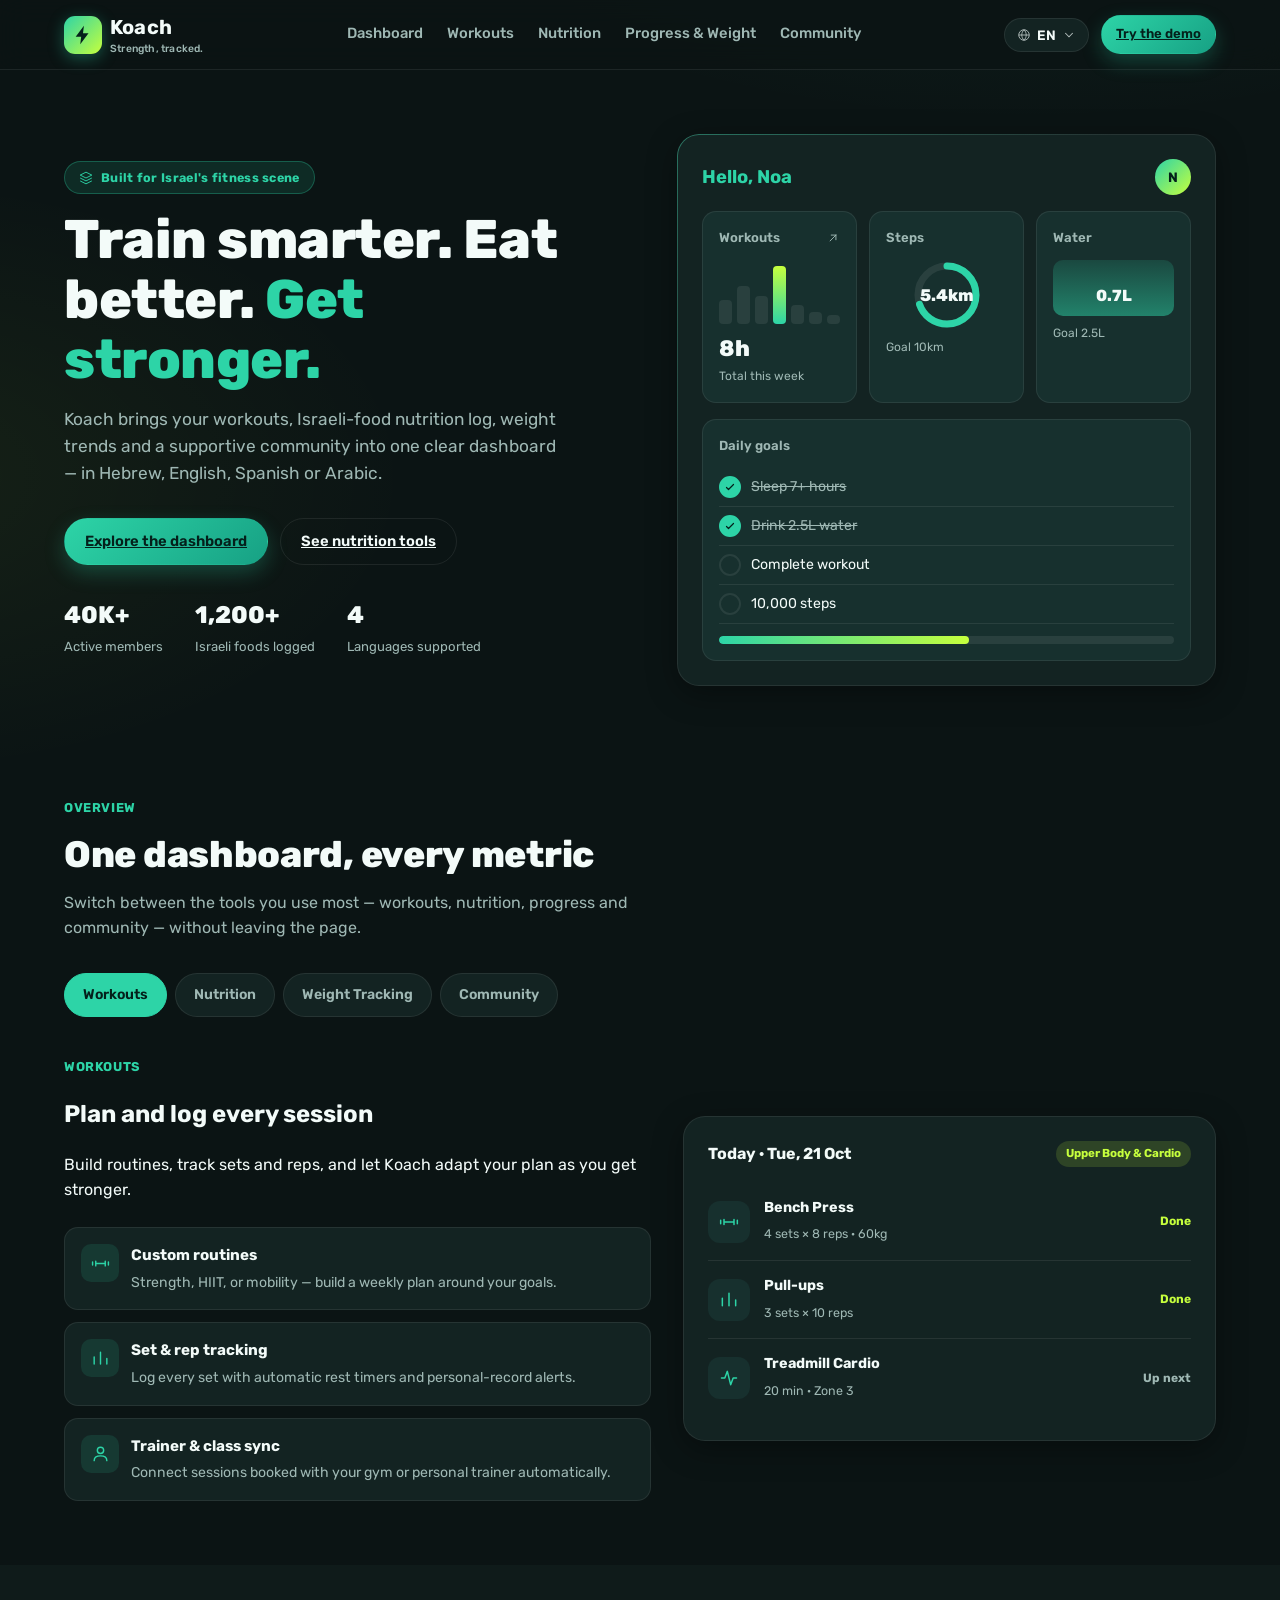
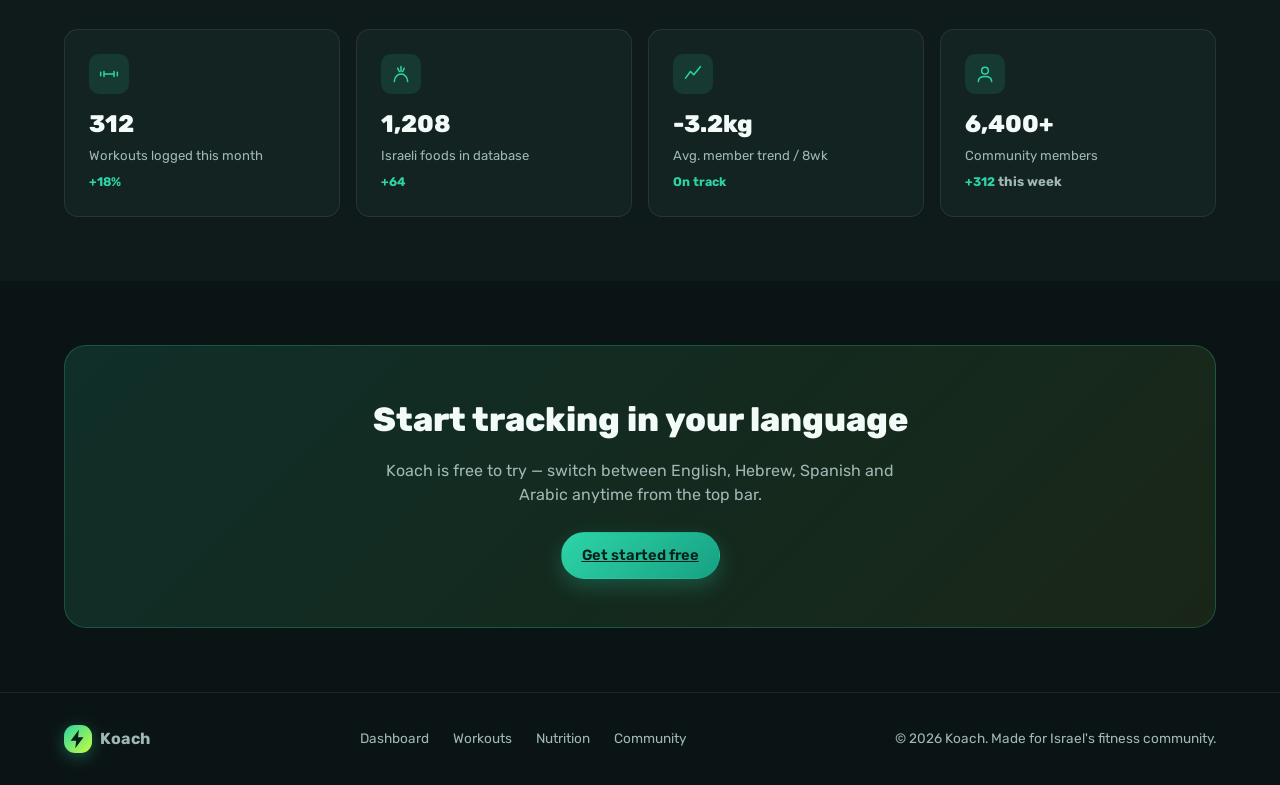
==== index.html @ 9c4b7c76 "Initial commit: Koach fitness tracking app Static frontend (vanilla HTML/CSS/JS) with Supabase backe" ====
<!DOCTYPE html>
<html lang="en" dir="ltr">
<head>
<meta charset="UTF-8">
<meta name="viewport" content="width=device-width, initial-scale=1">
<title>Koach — Fitness, Nutrition &amp; Progress Tracking</title>
<link rel="stylesheet" href="styles.css">
</head>
<body>

<header class="site-header">
  <div class="container header-inner">
    <div class="brand" data-i18n-title="brandName">
      <span class="brand-mark">
        <svg viewBox="0 0 24 24" fill="none" xmlns="http://www.w3.org/2000/svg"><path d="M13 2 4 14h6l-1 8 9-12h-6l1-8Z" fill="#04201B"/></svg>
      </span>
      <span>
        Koach
        <span class="brand-sub" data-i18n="brandSub">Strength, tracked.</span>
      </span>
    </div>

    <nav class="main-nav" id="mainNav">
      <a href="#dashboard" data-i18n="navDashboard">Dashboard</a>
      <a href="workout.html" data-i18n="navWorkouts">Workouts</a>
      <a href="nutrition.html" data-i18n="navNutrition">Nutrition</a>
      <a href="progress.html" data-i18n="navProgress">Progress &amp; Weight</a>
      <a href="#community" data-i18n="navCommunity">Community</a>
    </nav>

    <div class="header-actions">
      <div class="lang-switch">
        <button class="lang-btn" id="langBtn" aria-haspopup="true" aria-expanded="false">
          <svg viewBox="0 0 24 24" fill="none" xmlns="http://www.w3.org/2000/svg"><path d="M12 21a9 9 0 1 0 0-18 9 9 0 0 0 0 18Z" stroke="currentColor" stroke-width="1.6"/><path d="M3 12h18M12 3c2.5 2.6 3.8 5.7 3.8 9s-1.3 6.4-3.8 9c-2.5-2.6-3.8-5.7-3.8-9S9.5 5.6 12 3Z" stroke="currentColor" stroke-width="1.6"/></svg>
          <span id="langLabel">EN</span>
          <svg viewBox="0 0 24 24" fill="none"><path d="m6 9 6 6 6-6" stroke="currentColor" stroke-width="1.8" stroke-linecap="round"/></svg>
        </button>
        <div class="lang-menu" id="langMenu" role="listbox" aria-label="Choose language">
          <button class="lang-option" role="option" data-lang="en" aria-checked="true">English</button>
          <button class="lang-option" role="option" data-lang="he" aria-checked="false">עברית</button>
          <button class="lang-option" role="option" data-lang="es" aria-checked="false">Español</button>
          <button class="lang-option" role="option" data-lang="ar" aria-checked="false">العربية</button>
        </div>
      </div>
      <a class="btn btn-primary btn-sm" href="workout.html" data-i18n="navCta">Try the demo</a>
      <button class="nav-toggle" id="navToggle" aria-label="Toggle menu" aria-expanded="false">
        <svg viewBox="0 0 24 24" fill="none"><path d="M4 6h16M4 12h16M4 18h16" stroke="currentColor" stroke-width="1.8" stroke-linecap="round"/></svg>
      </button>
    </div>
  </div>
</header>

<main>

  <!-- HERO -->
  <section class="hero">
    <div class="container hero-grid">
      <div>
        <span class="eyebrow">
          <svg viewBox="0 0 24 24" fill="none"><path d="M12 2 2 7l10 5 10-5-10-5Z" stroke="currentColor" stroke-width="1.6" stroke-linejoin="round"/><path d="M2 17l10 5 10-5M2 12l10 5 10-5" stroke="currentColor" stroke-width="1.6" stroke-linejoin="round"/></svg>
          <span data-i18n="heroEyebrow">Built for Israel's fitness scene</span>
        </span>
        <h1 data-i18n="heroTitle">Train smarter. Eat better. <span class="accent">Get stronger.</span></h1>
        <p class="lead" data-i18n="heroLead">Koach brings your workouts, Israeli-food nutrition log, weight trends and a supportive community into one clear dashboard — in Hebrew, English, Spanish or Arabic.</p>
        <div class="hero-cta">
          <a class="btn btn-primary" href="workout.html" data-i18n="heroCtaPrimary">Explore the dashboard</a>
          <a class="btn btn-ghost" href="nutrition.html" data-i18n="heroCtaSecondary">See nutrition tools</a>
        </div>
        <div class="hero-stats">
          <div class="hero-stat"><b>40K+</b><span data-i18n="statUsers">Active members</span></div>
          <div class="hero-stat"><b>1,200+</b><span data-i18n="statFoods">Israeli foods logged</span></div>
          <div class="hero-stat"><b>4</b><span data-i18n="statLangs">Languages supported</span></div>
        </div>
      </div>

      <div class="dash-mock" aria-hidden="true">
        <div class="dash-top">
          <div class="dash-hello"><span data-i18n="dashHello">Hello,</span> <span>Noa</span></div>
          <div class="dash-avatar">N</div>
        </div>
        <div class="dash-grid">
          <div class="dash-card">
            <h4><span data-i18n="cardWorkouts">Workouts</span>
              <svg viewBox="0 0 24 24" fill="none"><path d="M7 17 17 7M17 7H9M17 7v8" stroke="currentColor" stroke-width="1.6" stroke-linecap="round" stroke-linejoin="round"/></svg>
            </h4>
            <div class="bar-chart">
              <i style="height:38%"></i><i style="height:60%"></i><i style="height:44%"></i>
              <i class="active" style="height:92%"></i><i style="height:30%"></i><i style="height:20%"></i><i style="height:15%"></i>
            </div>
            <div class="metric-big">8h</div>
            <div class="metric-sub" data-i18n="cardWorkoutsSub">Total this week</div>
          </div>
          <div class="dash-card">
            <h4><span data-i18n="cardSteps">Steps</span></h4>
            <div class="ring-wrap">
              <svg width="70" height="70" viewBox="0 0 70 70">
                <circle cx="35" cy="35" r="29" stroke="var(--color-border)" stroke-width="7" fill="none"/>
                <circle cx="35" cy="35" r="29" stroke="var(--color-primary)" stroke-width="7" fill="none" stroke-linecap="round" stroke-dasharray="182" stroke-dashoffset="55" transform="rotate(-90 35 35)"/>
              </svg>
              <span class="ring-value">5.4km</span>
            </div>
            <div class="metric-sub"><span data-i18n="cardGoal">Goal</span> 10km</div>
          </div>
          <div class="dash-card">
            <h4><span data-i18n="cardWater">Water</span></h4>
            <div class="water-fill">0.7L</div>
            <div class="metric-sub" data-i18n="cardWaterSub">Goal 2.5L</div>
          </div>
        </div>
        <div class="dash-goals">
          <div class="dash-card">
            <h4><span data-i18n="cardGoals">Daily goals</span></h4>
            <div class="goal-row done"><div class="goal-check"><svg viewBox="0 0 24 24" fill="none"><path d="m5 13 4 4 10-10" stroke="currentColor" stroke-width="2.4" stroke-linecap="round" stroke-linejoin="round"/></svg></div><span data-i18n="goalSleep">Sleep 7+ hours</span></div>
            <div class="goal-row done"><div class="goal-check"><svg viewBox="0 0 24 24" fill="none"><path d="m5 13 4 4 10-10" stroke="currentColor" stroke-width="2.4" stroke-linecap="round" stroke-linejoin="round"/></svg></div><span data-i18n="goalWater">Drink 2.5L water</span></div>
            <div class="goal-row"><div class="goal-check"></div><span data-i18n="goalWorkout">Complete workout</span></div>
            <div class="goal-row"><div class="goal-check"></div><span data-i18n="goalSteps">10,000 steps</span></div>
            <div class="progress-bar-track"><div class="progress-bar-fill" style="width:55%"></div></div>
          </div>
        </div>
      </div>
    </div>
  </section>

  <!-- DASHBOARD / FEATURE EXPLORER -->
  <section class="section" id="dashboard">
    <div class="container">
      <div class="section-head">
        <span class="section-tag" data-i18n="tagOverview">Overview</span>
        <h2 data-i18n="dashboardTitle">One dashboard, every metric</h2>
        <p data-i18n="dashboardLead">Switch between the tools you use most — workouts, nutrition, progress and community — without leaving the page.</p>
      </div>

      <div class="tab-bar" role="tablist">
        <button class="tab-btn active" data-tab="workouts" role="tab" aria-selected="true" data-i18n="navWorkouts">Workouts</button>
        <button class="tab-btn" data-tab="nutrition" role="tab" aria-selected="false" data-i18n="navNutrition">Nutrition</button>
        <button class="tab-btn" data-tab="weight" role="tab" aria-selected="false" data-i18n="tabWeight">Weight Tracking</button>
        <button class="tab-btn" data-tab="community" role="tab" aria-selected="false" data-i18n="navCommunity">Community</button>
      </div>

      <!-- WORKOUTS PANEL -->
      <div class="tab-panel active" id="panel-workouts">
        <div class="feature-grid">
          <div>
            <span class="section-tag" data-i18n="navWorkouts">Workouts</span>
            <h2 data-i18n="workoutsTitle">Plan and log every session</h2>
            <p data-i18n="workoutsLead">Build routines, track sets and reps, and let Koach adapt your plan as you get stronger.</p>
            <ul class="feature-list">
              <li>
                <span class="ico"><svg viewBox="0 0 24 24" fill="none"><path d="M6 9v6M18 9v6M2 10v4M22 10v4M6 12h12" stroke="currentColor" stroke-width="1.8" stroke-linecap="round"/></svg></span>
                <div><h4 data-i18n="wf1h">Custom routines</h4><p data-i18n="wf1p">Strength, HIIT, or mobility — build a weekly plan around your goals.</p></div>
              </li>
              <li>
                <span class="ico"><svg viewBox="0 0 24 24" fill="none"><path d="M4 19V10M12 19V4M20 19v-7" stroke="currentColor" stroke-width="1.8" stroke-linecap="round"/></svg></span>
                <div><h4 data-i18n="wf2h">Set &amp; rep tracking</h4><p data-i18n="wf2p">Log every set with automatic rest timers and personal-record alerts.</p></div>
              </li>
              <li>
                <span class="ico"><svg viewBox="0 0 24 24" fill="none"><circle cx="12" cy="8" r="4" stroke="currentColor" stroke-width="1.8"/><path d="M4 21c0-4 3.6-6 8-6s8 2 8 6" stroke="currentColor" stroke-width="1.8" stroke-linecap="round"/></svg></span>
                <div><h4 data-i18n="wf3h">Trainer &amp; class sync</h4><p data-i18n="wf3p">Connect sessions booked with your gym or personal trainer automatically.</p></div>
              </li>
            </ul>
          </div>
          <div class="panel-visual">
            <h3><span data-i18n="wTodayTitle">Today · Tue, 21 Oct</span><span class="pill" data-i18n="wUpper">Upper Body &amp; Cardio</span></h3>
            <div class="workout-row">
              <div class="workout-icon"><svg viewBox="0 0 24 24" fill="none"><path d="M6 9v6M18 9v6M2 10v4M22 10v4M6 12h12" stroke="currentColor" stroke-width="1.8" stroke-linecap="round"/></svg></div>
              <div class="workout-info"><h5 data-i18n="wRow1">Bench Press</h5><span data-i18n="wRow1sub">4 sets × 8 reps · 60kg</span></div>
              <div class="workout-badge" data-i18n="wDone">Done</div>
            </div>
            <div class="workout-row">
              <div class="workout-icon"><svg viewBox="0 0 24 24" fill="none"><path d="M4 19V10M12 19V4M20 19v-7" stroke="currentColor" stroke-width="1.8" stroke-linecap="round"/></svg></div>
              <div class="workout-info"><h5 data-i18n="wRow2">Pull-ups</h5><span data-i18n="wRow2sub">3 sets × 10 reps</span></div>
              <div class="workout-badge" data-i18n="wDone">Done</div>
            </div>
            <div class="workout-row">
              <div class="workout-icon"><svg viewBox="0 0 24 24" fill="none"><path d="M3 12h4l3-8 4 16 3-8h4" stroke="currentColor" stroke-width="1.8" stroke-linecap="round" stroke-linejoin="round"/></svg></div>
              <div class="workout-info"><h5 data-i18n="wRow3">Treadmill Cardio</h5><span data-i18n="wRow3sub">20 min · Zone 3</span></div>
              <div class="workout-badge" style="color:var(--color-text-muted)" data-i18n="wUpNext">Up next</div>
            </div>
          </div>
        </div>
      </div>

      <!-- NUTRITION PANEL -->
      <div class="tab-panel" id="panel-nutrition">
        <div class="feature-grid">
          <div>
            <span class="section-tag" data-i18n="navNutrition">Nutrition</span>
            <h2 data-i18n="nutritionTitle">Built for the Israeli plate</h2>
            <p data-i18n="nutritionLead">A local food database with kosher labels, home-style dishes and restaurant staples — so logging your meals actually matches what you eat.</p>
            <ul class="feature-list">
              <li>
                <span class="ico"><svg viewBox="0 0 24 24" fill="none"><path d="M12 3v6M8 5l2 4M16 5l-2 4" stroke="currentColor" stroke-width="1.8" stroke-linecap="round"/><path d="M4 21c0-5 3.6-9 8-9s8 4 8 9" stroke="currentColor" stroke-width="1.8" stroke-linecap="round"/></svg></span>
                <div><h4 data-i18n="nf1h">Israeli food database</h4><p data-i18n="nf1p">Shakshuka, sabich, hummus and more, pre-loaded with accurate macros.</p></div>
              </li>
              <li>
                <span class="ico"><svg viewBox="0 0 24 24" fill="none"><path d="m5 13 4 4 10-10" stroke="currentColor" stroke-width="2" stroke-linecap="round" stroke-linejoin="round"/></svg></span>
                <div><h4 data-i18n="nf2h">Kosher &amp; dietary tags</h4><p data-i18n="nf2p">Filter by kosher, dairy, parve or meat, plus vegan and gluten-free.</p></div>
              </li>
              <li>
                <span class="ico"><svg viewBox="0 0 24 24" fill="none"><path d="M4 19h16M7 15l3-6 3 4 4-8" stroke="currentColor" stroke-width="1.8" stroke-linecap="round" stroke-linejoin="round"/></svg></span>
                <div><h4 data-i18n="nf3h">Macro &amp; calorie targets</h4><p data-i18n="nf3p">Personalized daily targets that adjust to your training load.</p></div>
              </li>
            </ul>
          </div>
          <div class="panel-visual">
            <h3><span data-i18n="nTodayTitle">Today's log</span><span class="pill" id="calPill">1,540 / 2,200 kcal</span></h3>
            <div class="food-row">
              <div class="food-name"><span data-i18n="food1">Shakshuka</span> <span class="food-tag kosher" data-i18n="tagDairy">Dairy</span></div>
              <div class="food-cal">420 kcal</div>
            </div>
            <div class="food-row">
              <div class="food-name"><span data-i18n="food2">Sabich Pita</span> <span class="food-tag kosher" data-i18n="tagParve">Parve</span></div>
              <div class="food-cal">610 kcal</div>
            </div>
            <div class="food-row">
              <div class="food-name"><span data-i18n="food3">Hummus &amp; Salad Bowl</span> <span class="food-tag kosher" data-i18n="tagVegan">Vegan</span></div>
              <div class="food-cal">350 kcal</div>
            </div>
            <div class="food-row">
              <div class="food-name"><span data-i18n="food4">Cottage Cheese 5%</span> <span class="food-tag kosher" data-i18n="tagDairy">Dairy</span></div>
              <div class="food-cal">160 kcal</div>
            </div>
            <div class="progress-bar-track" style="margin-top:16px;"><div class="progress-bar-fill" style="width:70%"></div></div>
          </div>
        </div>
      </div>

      <!-- WEIGHT PANEL -->
      <div class="tab-panel" id="panel-weight">
        <div class="feature-grid">
          <div>
            <span class="section-tag" data-i18n="tabWeight">Weight Tracking</span>
            <h2 data-i18n="weightTitle">Watch your trend, not the noise</h2>
            <p data-i18n="weightLead">Log your weight daily and Koach smooths out the day-to-day fluctuation so you can see real progress.</p>
            <ul class="feature-list">
              <li>
                <span class="ico"><svg viewBox="0 0 24 24" fill="none"><path d="M3 17 9 9l4 4 8-10" stroke="currentColor" stroke-width="1.8" stroke-linecap="round" stroke-linejoin="round"/></svg></span>
                <div><h4 data-i18n="wt1h">Trend smoothing</h4><p data-i18n="wt1p">A rolling average removes water-weight noise so trends stay honest.</p></div>
              </li>
              <li>
                <span class="ico"><svg viewBox="0 0 24 24" fill="none"><rect x="4" y="4" width="16" height="16" rx="3" stroke="currentColor" stroke-width="1.8"/><path d="M8 8h8v8H8z" stroke="currentColor" stroke-width="1.8"/></svg></span>
                <div><h4 data-i18n="wt2h">Body measurements</h4><p data-i18n="wt2p">Track waist, chest and more alongside your weight for the full picture.</p></div>
              </li>
              <li>
                <span class="ico"><svg viewBox="0 0 24 24" fill="none"><path d="M12 2v20M2 12h20" stroke="currentColor" stroke-width="1.8" stroke-linecap="round"/></svg></span>
                <div><h4 data-i18n="wt3h">Goal projection</h4><p data-i18n="wt3p">See an estimated date to reach your target weight based on your pace.</p></div>
              </li>
            </ul>
          </div>
          <div class="panel-visual">
            <h3><span data-i18n="wtChartTitle">Last 7 weeks</span><span class="pill" data-i18n="wtDown">-3.2 kg</span></h3>
            <div class="weight-chart">
              <div class="col"><div class="bar" style="height:100%"></div><span class="lbl">82.4</span></div>
              <div class="col"><div class="bar" style="height:92%"></div><span class="lbl">81.9</span></div>
              <div class="col"><div class="bar" style="height:88%"></div><span class="lbl">81.2</span></div>
              <div class="col"><div class="bar" style="height:80%"></div><span class="lbl">80.5</span></div>
              <div class="col"><div class="bar" style="height:70%"></div><span class="lbl">79.8</span></div>
              <div class="col"><div class="bar" style="height:60%"></div><span class="lbl">79.4</span></div>
              <div class="col"><div class="bar" style="height:50%"></div><span class="lbl">79.2</span></div>
            </div>
            <div class="weight-summary">
              <div class="card-mini accent"><b>79.2kg</b><span data-i18n="wtCurrent">Current</span></div>
              <div class="card-mini"><b>75kg</b><span data-i18n="wtGoal">Goal</span></div>
              <div class="card-mini"><b>9 wk</b><span data-i18n="wtEta">Est. to goal</span></div>
            </div>
          </div>
        </div>
      </div>

      <!-- COMMUNITY PANEL -->
      <div class="tab-panel" id="panel-community">
        <div class="section-head" style="margin-bottom:var(--space-5);">
          <span class="section-tag" data-i18n="navCommunity">Community</span>
          <h2 data-i18n="communityTitle">You're not training alone</h2>
          <p data-i18n="communityLead">Share progress, join local challenges, and cheer on gym-goers across Israel.</p>
          <div class="content-demo-notice" data-i18n="communityDemoNotice">Illustrative example — not real member activity</div>
        </div>
        <div class="community-grid">
          <div class="community-card">
            <div class="community-user"><div class="avatar-circ">D</div><div><b data-i18n="cUser1">Dana K.</b><span data-i18n="cLoc1">Tel Aviv · 5K Challenge</span></div></div>
            <p data-i18n="cPost1">"Hit a new deadlift PR this morning thanks to the progressive plan Koach built for me — 100kg!"</p>
            <div class="community-meta">
              <span class="item"><svg viewBox="0 0 24 24" fill="none"><path d="M12 21s-7-4.4-9.5-8.7C1 9 2.5 5.5 6 5c2-.3 3.8.8 6 3 2.2-2.2 4-3.3 6-3 3.5.5 5 4 3.5 7.3C19 16.6 12 21 12 21Z" stroke="currentColor" stroke-width="1.6"/></svg> 128</span>
              <span class="item"><svg viewBox="0 0 24 24" fill="none"><path d="M21 15a2 2 0 0 1-2 2H7l-4 4V5a2 2 0 0 1 2-2h14a2 2 0 0 1 2 2v10Z" stroke="currentColor" stroke-width="1.6"/></svg> 24</span>
            </div>
          </div>
          <div class="community-card">
            <div class="community-user"><div class="avatar-circ">R</div><div><b data-i18n="cUser2">Roi B.</b><span data-i18n="cLoc2">Haifa · Strength Group</span></div></div>
            <p data-i18n="cPost2">"Down 8kg since January by finally logging my Israeli meals accurately. This app gets the food right."</p>
            <div class="community-meta">
              <span class="item"><svg viewBox="0 0 24 24" fill="none"><path d="M12 21s-7-4.4-9.5-8.7C1 9 2.5 5.5 6 5c2-.3 3.8.8 6 3 2.2-2.2 4-3.3 6-3 3.5.5 5 4 3.5 7.3C19 16.6 12 21 12 21Z" stroke="currentColor" stroke-width="1.6"/></svg> 96</span>
              <span class="item"><svg viewBox="0 0 24 24" fill="none"><path d="M21 15a2 2 0 0 1-2 2H7l-4 4V5a2 2 0 0 1 2-2h14a2 2 0 0 1 2 2v10Z" stroke="currentColor" stroke-width="1.6"/></svg> 17</span>
            </div>
          </div>
          <div class="community-card">
            <div class="community-user"><div class="avatar-circ">מ</div><div><b data-i18n="cUser3">Michal S.</b><span data-i18n="cLoc3">Jerusalem · Yoga &amp; Mobility</span></div></div>
            <p data-i18n="cPost3">"Joined the 30-day mobility challenge with three friends from my gym — best decision this year."</p>
            <div class="community-meta">
              <span class="item"><svg viewBox="0 0 24 24" fill="none"><path d="M12 21s-7-4.4-9.5-8.7C1 9 2.5 5.5 6 5c2-.3 3.8.8 6 3 2.2-2.2 4-3.3 6-3 3.5.5 5 4 3.5 7.3C19 16.6 12 21 12 21Z" stroke="currentColor" stroke-width="1.6"/></svg> 203</span>
              <span class="item"><svg viewBox="0 0 24 24" fill="none"><path d="M21 15a2 2 0 0 1-2 2H7l-4 4V5a2 2 0 0 1 2-2h14a2 2 0 0 1 2 2v10Z" stroke="currentColor" stroke-width="1.6"/></svg> 41</span>
            </div>
          </div>
        </div>
      </div>
    </div>
  </section>

  <!-- STATS BAND -->
  <section class="section section-alt">
    <div class="container">
      <div class="stat-cards">
        <div class="stat-card">
          <div class="icon"><svg viewBox="0 0 24 24" fill="none"><path d="M6 9v6M18 9v6M2 10v4M22 10v4M6 12h12" stroke="currentColor" stroke-width="1.8" stroke-linecap="round"/></svg></div>
          <b>312</b><span data-i18n="statW">Workouts logged this month</span>
          <span class="delta">+18%</span>
        </div>
        <div class="stat-card">
          <div class="icon"><svg viewBox="0 0 24 24" fill="none"><path d="M12 3v6M8 5l2 4M16 5l-2 4" stroke="currentColor" stroke-width="1.8" stroke-linecap="round"/><path d="M4 21c0-5 3.6-9 8-9s8 4 8 9" stroke="currentColor" stroke-width="1.8" stroke-linecap="round"/></svg></div>
          <b>1,208</b><span data-i18n="statF">Israeli foods in database</span>
          <span class="delta">+64</span>
        </div>
        <div class="stat-card">
          <div class="icon"><svg viewBox="0 0 24 24" fill="none"><path d="M3 17 9 9l4 4 8-10" stroke="currentColor" stroke-width="1.8" stroke-linecap="round" stroke-linejoin="round"/></svg></div>
          <b>-3.2kg</b><span data-i18n="statAvgLoss">Avg. member trend / 8wk</span>
          <span class="delta" data-i18n="onTrack">On track</span>
        </div>
        <div class="stat-card">
          <div class="icon"><svg viewBox="0 0 24 24" fill="none"><circle cx="12" cy="8" r="4" stroke="currentColor" stroke-width="1.8"/><path d="M4 21c0-4 3.6-6 8-6s8 2 8 6" stroke="currentColor" stroke-width="1.8" stroke-linecap="round"/></svg></div>
          <b>6,400+</b><span data-i18n="statCommunity">Community members</span>
          <span class="delta">+312 <span data-i18n="thisWeek">this week</span></span>
        </div>
      </div>
    </div>
  </section>

  <!-- CTA -->
  <section class="section">
    <div class="container">
      <div class="cta-band">
        <h2 data-i18n="ctaTitle">Start tracking in your language</h2>
        <p data-i18n="ctaLead">Koach is free to try — switch between English, Hebrew, Spanish and Arabic anytime from the top bar.</p>
        <a class="btn btn-primary" href="#dashboard" data-i18n="ctaButton">Get started free</a>
      </div>
    </div>
  </section>

</main>

<footer class="site-footer">
  <div class="container footer-inner">
    <div class="brand" style="font-size:1rem;">
      <span class="brand-mark" style="width:28px;height:28px;">
        <svg viewBox="0 0 24 24" fill="none" width="16" height="16"><path d="M13 2 4 14h6l-1 8 9-12h-6l1-8Z" fill="#04201B"/></svg>
      </span>
      <span>Koach</span>
    </div>
    <div class="footer-links">
      <a href="#dashboard" data-i18n="navDashboard">Dashboard</a>
      <a href="workout.html" data-i18n="navWorkouts">Workouts</a>
      <a href="nutrition.html" data-i18n="navNutrition">Nutrition</a>
      <a href="#community" data-i18n="navCommunity">Community</a>
    </div>
    <span data-i18n="footerRights">© 2026 Koach. Made for Israel's fitness community.</span>
  </div>
</footer>

<script src="script.js"></script>
</body>
</html>
---- styles.css ----
@import url('https://fonts.googleapis.com/css2?family=Rubik:wght@400;500;600;700;800&family=Noto+Sans+Arabic:wght@400;500;600;700&display=swap');

:root{
  --color-bg:#0B1414;
  --color-bg-alt:#0F1B1A;
  --color-surface:#132322;
  --color-surface-2:#17302E;
  --color-border:rgba(255,255,255,0.08);
  --color-text:#F3FBF9;
  --color-text-muted:#9FB8B4;
  --color-primary:#2DD4A7;
  --color-primary-dark:#17A184;
  --color-accent:#C6FF3D;
  --color-danger:#FF6B6B;
  --radius-sm:8px;
  --radius-md:14px;
  --radius-lg:22px;
  --space-1:4px;
  --space-2:8px;
  --space-3:12px;
  --space-4:16px;
  --space-5:24px;
  --space-6:32px;
  --space-7:48px;
  --space-8:64px;
  --shadow-card:0 8px 30px rgba(0,0,0,0.35);
  --ease:cubic-bezier(.22,.9,.34,1);
}

*,*::before,*::after{box-sizing:border-box;}
html{scroll-behavior:smooth;}
html,body{margin:0;padding:0;}

/* Guarantee the `hidden` attribute always wins, even over classes that set
   their own `display` (e.g. .auth-back-link{display:block}) — without this,
   toggling `el.hidden = true` silently does nothing on such elements. */
[hidden]{display:none!important;}

body{
  background:radial-gradient(1200px 600px at 80% -10%, rgba(45,212,167,0.10), transparent 60%),
              radial-gradient(900px 500px at -10% 20%, rgba(198,255,61,0.06), transparent 60%),
              var(--color-bg);
  color:var(--color-text);
  font-family:'Rubik','Noto Sans Arabic',sans-serif;
  font-size:16px;
  line-height:1.55;
  min-height:100dvh;
  -webkit-font-smoothing:antialiased;
}

@media (prefers-reduced-motion: reduce){
  html{scroll-behavior:auto;}
  *,*::before,*::after{animation-duration:0.001ms !important;animation-iteration-count:1 !important;transition-duration:0.001ms !important;}
}

img{max-width:100%;display:block;}
a{color:inherit;}
button{font-family:inherit;}

.container{
  width:100%;
  max-width:1200px;
  margin-inline:auto;
  padding-inline:var(--space-5);
}

/* ---------- Focus ---------- */
:focus-visible{
  outline:2px solid var(--color-primary);
  outline-offset:3px;
  border-radius:4px;
}

/* ---------- Header ---------- */
.site-header{
  position:sticky;
  top:0;
  z-index:50;
  background:rgba(11,20,20,0.82);
  backdrop-filter:blur(14px);
  border-bottom:1px solid var(--color-border);
}
.header-inner{
  display:flex;
  align-items:center;
  justify-content:space-between;
  gap:var(--space-4);
  padding-block:var(--space-3);
}
.brand{
  display:flex;
  align-items:center;
  gap:var(--space-2);
  font-weight:700;
  font-size:1.25rem;
  letter-spacing:0.2px;
  cursor:pointer;
}
.brand-mark{
  width:38px;height:38px;flex:none;
  border-radius:11px;
  background:linear-gradient(135deg,var(--color-primary),var(--color-accent));
  display:flex;align-items:center;justify-content:center;
  box-shadow:0 4px 16px rgba(45,212,167,0.35);
}
.brand-mark svg{width:22px;height:22px;}
.brand-sub{
  font-size:0.65rem;
  font-weight:500;
  color:var(--color-text-muted);
  display:block;
  margin-top:-2px;
}

.main-nav{display:flex;align-items:center;gap:var(--space-5);}
.main-nav a{
  font-size:0.92rem;
  font-weight:500;
  color:var(--color-text-muted);
  text-decoration:none;
  padding-block:6px;
  border-bottom:2px solid transparent;
  transition:color 200ms var(--ease), border-color 200ms var(--ease);
  cursor:pointer;
}
.main-nav a:hover,.main-nav a.active{color:var(--color-text);border-color:var(--color-primary);}

.header-actions{display:flex;align-items:center;gap:var(--space-3);}

.lang-switch{position:relative;}
.lang-btn{
  display:flex;align-items:center;gap:6px;
  background:var(--color-surface);
  border:1px solid var(--color-border);
  color:var(--color-text);
  padding:8px 12px;
  border-radius:999px;
  font-size:0.85rem;
  font-weight:600;
  cursor:pointer;
  transition:background 200ms var(--ease), border-color 200ms var(--ease);
}
.lang-btn:hover{background:var(--color-surface-2);border-color:var(--color-primary);}
.lang-btn svg{width:14px;height:14px;opacity:0.7;}
.lang-menu{
  position:absolute;
  inset-inline-end:0;
  top:calc(100% + 8px);
  background:var(--color-surface-2);
  border:1px solid var(--color-border);
  border-radius:var(--radius-sm);
  box-shadow:var(--shadow-card);
  padding:6px;
  min-width:160px;
  display:none;
  flex-direction:column;
  gap:2px;
  z-index:60;
}
.lang-menu.open{display:flex;}
.lang-option{
  display:flex;align-items:center;justify-content:space-between;
  padding:9px 12px;
  border-radius:8px;
  font-size:0.88rem;
  cursor:pointer;
  background:transparent;
  border:none;
  color:var(--color-text);
  text-align:start;
  width:100%;
}
.lang-option:hover{background:rgba(255,255,255,0.06);}
.lang-option[aria-checked="true"]{color:var(--color-primary);font-weight:600;}

.btn{
  display:inline-flex;align-items:center;justify-content:center;gap:8px;
  padding:11px 20px;
  border-radius:999px;
  font-weight:600;
  font-size:0.92rem;
  cursor:pointer;
  border:1px solid transparent;
  transition:transform 150ms var(--ease), background 200ms var(--ease), box-shadow 200ms var(--ease), border-color 200ms var(--ease);
  min-height:44px;
  touch-action:manipulation;
}
.btn:active{transform:scale(0.97);}
.btn-primary{background:linear-gradient(135deg,var(--color-primary),var(--color-primary-dark));color:#04201B;box-shadow:0 8px 20px rgba(45,212,167,0.25);}
.btn-primary:hover{box-shadow:0 10px 26px rgba(45,212,167,0.4);}
.btn-ghost{background:transparent;border-color:var(--color-border);color:var(--color-text);}
.btn-ghost:hover{border-color:var(--color-primary);color:var(--color-primary);}
.btn-sm{padding:8px 14px;font-size:0.82rem;min-height:36px;}

.nav-toggle{
  display:none;
  width:44px;height:44px;
  align-items:center;justify-content:center;
  background:var(--color-surface);
  border:1px solid var(--color-border);
  border-radius:10px;
  cursor:pointer;
}
.nav-toggle svg{width:20px;height:20px;}

/* ---------- Hero ---------- */
.hero{
  padding-block:var(--space-8) var(--space-7);
  position:relative;
  overflow:hidden;
}
.hero-grid{
  display:grid;
  grid-template-columns:1.05fr 1fr;
  gap:var(--space-7);
  align-items:center;
}
.eyebrow{
  display:inline-flex;align-items:center;gap:8px;
  background:rgba(45,212,167,0.12);
  color:var(--color-primary);
  border:1px solid rgba(45,212,167,0.3);
  padding:6px 14px;
  border-radius:999px;
  font-size:0.78rem;
  font-weight:700;
  letter-spacing:0.3px;
  margin-bottom:var(--space-4);
}
.eyebrow svg{width:14px;height:14px;}
.hero h1{
  font-size:clamp(2.1rem,4.4vw,3.4rem);
  line-height:1.1;
  font-weight:800;
  margin:0 0 var(--space-4);
  letter-spacing:-0.5px;
}
.hero h1 .accent{color:var(--color-primary);}
.hero p.lead{
  color:var(--color-text-muted);
  font-size:1.08rem;
  max-width:46ch;
  margin:0 0 var(--space-6);
}
.hero-cta{display:flex;gap:var(--space-3);flex-wrap:wrap;margin-bottom:var(--space-6);}
.hero-stats{display:flex;gap:var(--space-6);flex-wrap:wrap;}
.hero-stat b{display:block;font-size:1.5rem;font-weight:800;}
.hero-stat span{color:var(--color-text-muted);font-size:0.82rem;}

/* ---------- Dashboard mock card ---------- */
.dash-mock{
  background:var(--color-surface);
  border:1px solid var(--color-border);
  border-radius:var(--radius-lg);
  padding:var(--space-5);
  box-shadow:var(--shadow-card);
  position:relative;
}
.dash-mock::before{
  content:'';
  position:absolute;
  inset:-1px;
  border-radius:var(--radius-lg);
  padding:1px;
  background:linear-gradient(135deg, rgba(45,212,167,0.4), transparent 40%);
  -webkit-mask:linear-gradient(#fff 0 0) content-box, linear-gradient(#fff 0 0);
  -webkit-mask-composite:xor;
  mask-composite:exclude;
  pointer-events:none;
}
.dash-top{display:flex;align-items:center;justify-content:space-between;margin-bottom:var(--space-4);}
.dash-hello{font-size:1.15rem;font-weight:700;}
.dash-hello span{color:var(--color-primary);}
.dash-avatar{width:36px;height:36px;border-radius:50%;background:linear-gradient(135deg,var(--color-primary),var(--color-accent));display:flex;align-items:center;justify-content:center;font-weight:700;color:#04201B;font-size:0.85rem;}

.dash-grid{display:grid;grid-template-columns:repeat(3,1fr);gap:var(--space-3);}
.dash-card{
  background:var(--color-surface-2);
  border:1px solid var(--color-border);
  border-radius:var(--radius-md);
  padding:var(--space-4);
}
.dash-card h4{margin:0 0 var(--space-3);font-size:0.82rem;font-weight:600;color:var(--color-text-muted);display:flex;align-items:center;justify-content:space-between;}
.dash-card h4 svg{width:14px;height:14px;}
.ring-wrap{display:flex;align-items:center;justify-content:center;position:relative;margin-bottom:var(--space-2);}
.ring-value{position:absolute;font-weight:800;font-size:1.05rem;}
.bar-chart{display:flex;align-items:flex-end;gap:5px;height:64px;margin-bottom:var(--space-2);}
.bar-chart i{
  flex:1;
  background:var(--color-border);
  border-radius:4px;
  display:block;
}
.bar-chart i.active{background:linear-gradient(180deg,var(--color-accent),var(--color-primary));}
.metric-big{font-size:1.4rem;font-weight:800;}
.metric-sub{font-size:0.75rem;color:var(--color-text-muted);}
.water-fill{
  height:56px;border-radius:10px;
  background:linear-gradient(180deg, rgba(45,212,167,0.15), rgba(45,212,167,0.5));
  display:flex;align-items:flex-end;justify-content:center;padding-bottom:8px;font-weight:800;
  margin-bottom:var(--space-2);
}
.dash-goals{margin-top:var(--space-4);}
.goal-row{display:flex;align-items:center;gap:10px;padding:8px 0;border-bottom:1px solid var(--color-border);font-size:0.88rem;}
.goal-row:last-child{border-bottom:none;}
.goal-check{
  width:22px;height:22px;border-radius:50%;flex:none;
  display:flex;align-items:center;justify-content:center;
  border:2px solid var(--color-border);
}
.goal-row.done .goal-check{background:var(--color-primary);border-color:var(--color-primary);color:#04201B;}
.goal-row.done span{color:var(--color-text-muted);text-decoration:line-through;}
.goal-check svg{width:12px;height:12px;}
.progress-bar-track{height:8px;border-radius:999px;background:var(--color-border);margin-top:var(--space-3);overflow:hidden;}
.progress-bar-fill{height:100%;border-radius:999px;background:linear-gradient(90deg,var(--color-primary),var(--color-accent));}

/* ---------- Section shell ---------- */
.section{padding-block:var(--space-8);}
.section-alt{background:var(--color-bg-alt);}
.section-head{max-width:60ch;margin-bottom:var(--space-6);}
.section-tag{color:var(--color-primary);font-weight:700;font-size:0.8rem;letter-spacing:0.6px;text-transform:uppercase;display:block;margin-bottom:var(--space-2);}
.section-head h2{font-size:clamp(1.6rem,3vw,2.3rem);font-weight:800;margin:0 0 var(--space-2);letter-spacing:-0.3px;}
.section-head p{color:var(--color-text-muted);margin:0;}

/* ---------- Tabs (feature explorer) ---------- */
.tab-bar{
  display:flex;
  gap:var(--space-2);
  overflow-x:auto;
  padding-bottom:var(--space-2);
  margin-bottom:var(--space-6);
  scrollbar-width:none;
}
.tab-bar::-webkit-scrollbar{display:none;}
.tab-btn{
  flex:none;
  padding:10px 18px;
  border-radius:999px;
  background:var(--color-surface);
  border:1px solid var(--color-border);
  color:var(--color-text-muted);
  font-weight:600;
  font-size:0.88rem;
  cursor:pointer;
  min-height:44px;
  transition:all 200ms var(--ease);
}
.tab-btn:hover{color:var(--color-text);}
.tab-btn.active{background:var(--color-primary);color:#04201B;border-color:var(--color-primary);}

.tab-panel{display:none;}
.tab-panel.active{display:block;animation:fadeUp 320ms var(--ease);}
@keyframes fadeUp{from{opacity:0;transform:translateY(8px);}to{opacity:1;transform:translateY(0);}}

.feature-grid{display:grid;grid-template-columns:1.1fr 1fr;gap:var(--space-6);align-items:center;}
.feature-list{list-style:none;margin:var(--space-5) 0 0;padding:0;display:grid;gap:var(--space-3);}
.feature-list li{
  display:flex;gap:12px;align-items:flex-start;
  background:var(--color-surface);
  border:1px solid var(--color-border);
  border-radius:var(--radius-md);
  padding:var(--space-4);
}
.feature-list .ico{
  width:38px;height:38px;flex:none;border-radius:10px;
  background:rgba(45,212,167,0.12);color:var(--color-primary);
  display:flex;align-items:center;justify-content:center;
}
.feature-list .ico svg{width:19px;height:19px;}
.feature-list h4{margin:0 0 4px;font-size:0.95rem;font-weight:700;}
.feature-list p{margin:0;color:var(--color-text-muted);font-size:0.88rem;}

.panel-visual{
  background:var(--color-surface);
  border:1px solid var(--color-border);
  border-radius:var(--radius-lg);
  padding:var(--space-5);
  box-shadow:var(--shadow-card);
}
.panel-visual h3{margin:0 0 var(--space-4);font-size:1rem;display:flex;align-items:center;justify-content:space-between;}
.pill{font-size:0.72rem;font-weight:700;background:rgba(198,255,61,0.15);color:var(--color-accent);padding:4px 10px;border-radius:999px;}

/* food list (nutrition) */
.food-row{display:flex;align-items:center;justify-content:space-between;padding:12px 0;border-bottom:1px solid var(--color-border);}
.food-row:last-child{border-bottom:none;}
.food-name{display:flex;align-items:center;gap:10px;font-weight:600;font-size:0.9rem;}
.food-tag{font-size:0.68rem;background:var(--color-surface-2);border:1px solid var(--color-border);padding:2px 8px;border-radius:999px;color:var(--color-text-muted);}
.food-tag.kosher{color:var(--color-primary);border-color:rgba(45,212,167,0.35);}
.food-cal{font-size:0.85rem;color:var(--color-text-muted);}

/* workouts list */
.workout-row{display:flex;align-items:center;gap:14px;padding:14px 0;border-bottom:1px solid var(--color-border);}
.workout-row:last-child{border-bottom:none;}
.workout-icon{width:42px;height:42px;border-radius:12px;background:var(--color-surface-2);display:flex;align-items:center;justify-content:center;color:var(--color-primary);flex:none;}
.workout-icon svg{width:20px;height:20px;}
.workout-info{flex:1;}
.workout-info h5{margin:0 0 2px;font-size:0.9rem;font-weight:700;}
.workout-info span{font-size:0.78rem;color:var(--color-text-muted);}
.workout-badge{font-size:0.75rem;font-weight:700;color:var(--color-accent);}

/* weight tracking mini chart */
.weight-chart{display:flex;align-items:flex-end;gap:8px;height:120px;margin-block:var(--space-4);}
.weight-chart .col{flex:1;display:flex;flex-direction:column;align-items:center;gap:6px;}
.weight-chart .bar{
  width:100%;
  border-radius:6px 6px 0 0;
  background:linear-gradient(180deg,var(--color-accent),var(--color-primary));
}
.weight-chart .lbl{font-size:0.7rem;color:var(--color-text-muted);}
.weight-summary{display:grid;grid-template-columns:repeat(3,1fr);gap:var(--space-3);margin-top:var(--space-5);}
.weight-summary .card-mini{background:var(--color-surface);border:1px solid var(--color-border);border-radius:var(--radius-md);padding:var(--space-4);text-align:center;}
.weight-summary .card-mini b{display:block;font-size:1.3rem;font-weight:800;}
.weight-summary .card-mini.accent b{color:var(--color-primary);}
.weight-summary .card-mini span{font-size:0.75rem;color:var(--color-text-muted);}

/* progress bars generic */
.stat-cards{display:grid;grid-template-columns:repeat(4,1fr);gap:var(--space-4);}
.stat-card{background:var(--color-surface);border:1px solid var(--color-border);border-radius:var(--radius-md);padding:var(--space-5);}
.stat-card .icon{width:40px;height:40px;border-radius:10px;background:rgba(45,212,167,0.12);color:var(--color-primary);display:flex;align-items:center;justify-content:center;margin-bottom:var(--space-3);}
.stat-card .icon svg{width:20px;height:20px;}
.stat-card b{font-size:1.5rem;font-weight:800;display:block;}
.stat-card span{color:var(--color-text-muted);font-size:0.82rem;}
.stat-card .delta{color:var(--color-primary);font-size:0.78rem;font-weight:700;margin-top:4px;display:block;}

/* Community */
.community-grid{display:grid;grid-template-columns:repeat(3,1fr);gap:var(--space-5);}
.community-card{background:var(--color-surface);border:1px solid var(--color-border);border-radius:var(--radius-md);padding:var(--space-5);display:flex;flex-direction:column;gap:var(--space-3);}
.community-user{display:flex;align-items:center;gap:10px;}
.avatar-circ{width:40px;height:40px;border-radius:50%;background:linear-gradient(135deg,var(--color-primary),var(--color-accent));display:flex;align-items:center;justify-content:center;font-weight:700;color:#04201B;flex:none;}
.community-user b{display:block;font-size:0.9rem;}
.community-user span{font-size:0.75rem;color:var(--color-text-muted);}
.community-card p{margin:0;font-size:0.88rem;color:var(--color-text-muted);}
.community-meta{display:flex;gap:var(--space-4);font-size:0.78rem;color:var(--color-text-muted);align-items:center;}
.community-meta .item{display:flex;align-items:center;gap:5px;}
.community-meta svg{width:14px;height:14px;}

/* Pricing-less CTA band */
.cta-band{
  background:linear-gradient(135deg, rgba(45,212,167,0.14), rgba(198,255,61,0.08));
  border:1px solid rgba(45,212,167,0.25);
  border-radius:var(--radius-lg);
  padding:var(--space-7);
  text-align:center;
}
.cta-band h2{font-size:clamp(1.5rem,3vw,2.1rem);margin:0 0 var(--space-3);font-weight:800;}
.cta-band p{color:var(--color-text-muted);max-width:52ch;margin:0 auto var(--space-5);}

/* Footer */
.site-footer{border-top:1px solid var(--color-border);padding-block:var(--space-6);color:var(--color-text-muted);font-size:0.85rem;}
.footer-inner{display:flex;justify-content:space-between;align-items:center;flex-wrap:wrap;gap:var(--space-3);}
.footer-links{display:flex;gap:var(--space-5);}
.footer-links a{text-decoration:none;color:var(--color-text-muted);}
.footer-links a:hover{color:var(--color-primary);}

/* ---------- RTL adjustments ---------- */
[dir="rtl"] .bar-chart i.active{}
[dir="rtl"] .weight-chart{flex-direction:row-reverse;}

/* ---------- Responsive ---------- */
@media (max-width:1024px){
  .hero-grid{grid-template-columns:1fr;}
  .feature-grid{grid-template-columns:1fr;}
  .stat-cards{grid-template-columns:repeat(2,1fr);}
  .community-grid{grid-template-columns:1fr;}
}
@media (max-width:768px){
  .main-nav{display:none;}
  .nav-toggle{display:flex;}
  .dash-grid{grid-template-columns:1fr 1fr;}
  .dash-grid > :first-child{grid-column:1 / -1;}
  .weight-summary{grid-template-columns:1fr;}
  .stat-cards{grid-template-columns:1fr 1fr;}
}
@media (max-width:480px){
  .dash-grid{grid-template-columns:1fr;}
  .hero-stats{gap:var(--space-4);}
  .stat-cards{grid-template-columns:1fr;}
}

.main-nav.mobile-open{
  display:flex;
  position:absolute;
  top:100%;
  inset-inline:0;
  background:var(--color-bg-alt);
  border-bottom:1px solid var(--color-border);
  flex-direction:column;
  padding:var(--space-4) var(--space-5);
  gap:var(--space-3);
}

/* =========================================================
   APP SHELL — shared by workout.html / nutrition.html / progress.html
   ========================================================= */
.app-main{padding-block:var(--space-6) var(--space-8);}
.app-header{margin-bottom:var(--space-6);}
.app-header h1{font-size:clamp(1.5rem,3vw,2rem);font-weight:800;margin:0 0 4px;letter-spacing:-0.3px;}
.app-header p{color:var(--color-text-muted);margin:0;font-size:0.95rem;}
.app-subnav{display:flex;gap:var(--space-2);margin-top:var(--space-4);flex-wrap:wrap;}
.app-subnav a{
  display:inline-flex;align-items:center;gap:6px;
  padding:8px 16px;border-radius:999px;
  background:var(--color-surface);
  border:1px solid var(--color-border);
  color:var(--color-text-muted);
  font-size:0.85rem;font-weight:600;text-decoration:none;
  transition:all 200ms var(--ease);
}
.app-subnav a:hover{color:var(--color-text);}
.app-subnav a.active{background:var(--color-primary);border-color:var(--color-primary);color:#04201B;}

.card{
  background:var(--color-surface);
  border:1px solid var(--color-border);
  border-radius:var(--radius-md);
  padding:var(--space-5);
}
.card + .card{margin-top:var(--space-5);}
.card-title-row{display:flex;align-items:center;justify-content:space-between;gap:var(--space-3);margin-bottom:var(--space-4);flex-wrap:wrap;}
.card-title-row h2,.card-title-row h3{margin:0;font-size:1.05rem;font-weight:700;}

/* ---- Setup wizard (split / template chooser) ---- */
.setup-shell{max-width:760px;margin-inline:auto;padding-block:var(--space-7);text-align:center;}
.setup-shell h1{font-size:clamp(1.5rem,3vw,2.1rem);font-weight:800;margin:0 0 var(--space-2);}
.setup-shell > p{color:var(--color-text-muted);margin:0 0 var(--space-6);}
.choice-grid{display:grid;grid-template-columns:repeat(2,1fr);gap:var(--space-4);text-align:start;}
.choice-card{
  background:var(--color-surface);
  border:1px solid var(--color-border);
  border-radius:var(--radius-md);
  padding:var(--space-5);
  cursor:pointer;
  text-align:start;
  transition:border-color 200ms var(--ease), transform 150ms var(--ease), background 200ms var(--ease);
}
.choice-card:hover{border-color:var(--color-primary);transform:translateY(-2px);}
.choice-card.selected{border-color:var(--color-primary);background:rgba(45,212,167,0.08);}
.choice-card h3{margin:0 0 6px;font-size:1.05rem;font-weight:700;}
.choice-card p{margin:0;color:var(--color-text-muted);font-size:0.85rem;}
.setup-actions{margin-top:var(--space-6);}

/* ---- Rolling 7-day strip ---- */
.day-strip{display:grid;grid-template-columns:repeat(7,1fr);gap:var(--space-2);}
.day-cell{
  display:flex;flex-direction:column;align-items:center;gap:8px;
  padding:var(--space-3) 4px;
  border-radius:var(--radius-sm);
  background:var(--color-surface-2);
  border:1px solid transparent;
}
.day-cell .day-label{font-size:0.7rem;color:var(--color-text-muted);font-weight:700;text-transform:uppercase;}
.day-cell .day-mark{
  width:32px;height:32px;border-radius:50%;
  display:flex;align-items:center;justify-content:center;
  background:var(--color-border);
  font-size:0.7rem;font-weight:700;color:var(--color-text-muted);
}
.day-cell.done .day-mark{background:linear-gradient(135deg,var(--color-primary),var(--color-accent));color:#04201B;}
.day-cell .day-mark svg{width:14px;height:14px;}
.day-cell.today{border-color:var(--color-primary);}
.day-cell .day-sub{font-size:0.62rem;color:var(--color-text-muted);max-width:100%;overflow:hidden;text-overflow:ellipsis;white-space:nowrap;}

/* ---- Next workout banner ---- */
.next-workout-banner{
  display:flex;align-items:center;justify-content:space-between;gap:var(--space-4);flex-wrap:wrap;
  background:linear-gradient(135deg, rgba(45,212,167,0.14), rgba(198,255,61,0.06));
  border:1px solid rgba(45,212,167,0.25);
  border-radius:var(--radius-md);
  padding:var(--space-5);
}
.next-workout-banner .label{font-size:0.78rem;color:var(--color-text-muted);font-weight:600;text-transform:uppercase;letter-spacing:0.4px;margin-bottom:4px;}
.next-workout-banner h3{margin:0;font-size:1.4rem;font-weight:800;}
.next-workout-banner .muscle-tags{display:flex;gap:6px;margin-top:8px;flex-wrap:wrap;}
.muscle-tag{font-size:0.7rem;font-weight:700;background:var(--color-surface-2);border:1px solid var(--color-border);padding:3px 10px;border-radius:999px;color:var(--color-text-muted);}

/* ---- Exercise cards (active workout + program editor) ---- */
.exercise-card{
  background:var(--color-surface-2);
  border:1px solid var(--color-border);
  border-radius:var(--radius-md);
  padding:var(--space-4);
  margin-bottom:var(--space-4);
}
.exercise-card:last-child{margin-bottom:0;}
.exercise-card.historical{opacity:0.55;}
.exercise-card .ex-head{display:flex;align-items:flex-start;justify-content:space-between;gap:var(--space-3);margin-bottom:var(--space-3);}
.exercise-card h4{margin:0 0 2px;font-size:1rem;font-weight:700;}
.exercise-card .ex-meta{font-size:0.8rem;color:var(--color-text-muted);}
.exercise-card .ex-last{font-size:0.78rem;color:var(--color-primary);margin-top:2px;}
.historical-tag{font-size:0.68rem;font-weight:700;background:var(--color-border);color:var(--color-text-muted);padding:2px 8px;border-radius:999px;}

/* Compact variant used in the active-workout logger: tighter padding,
   smaller type, per-set weight+reps grid instead of stacked field groups. */
.exercise-card.compact{padding:var(--space-3) var(--space-4);margin-bottom:var(--space-3);}
.exercise-card.compact .ex-head-row{display:flex;align-items:baseline;justify-content:space-between;gap:var(--space-2);flex-wrap:wrap;}
.exercise-card.compact h4{font-size:0.92rem;margin:0;}
.exercise-card.compact .ex-meta{font-size:0.74rem;white-space:nowrap;}
.exercise-card.compact .ex-last{font-size:0.72rem;margin:2px 0 var(--space-2);}

.set-log-table{display:flex;flex-direction:column;gap:6px;}
.set-log-head{
  display:grid;grid-template-columns:44px 1fr 1fr;gap:8px;
  font-size:0.64rem;font-weight:700;text-transform:uppercase;letter-spacing:0.3px;
  color:var(--color-text-muted);padding-inline:2px;
}
.set-log-row{display:grid;grid-template-columns:44px 1fr 1fr;gap:8px;align-items:center;}
.set-log-num{font-size:0.76rem;font-weight:700;color:var(--color-text-muted);}
.set-log-input{
  background:var(--color-surface);
  border:1px solid var(--color-border);
  color:var(--color-text);
  border-radius:var(--radius-sm);
  padding:8px 10px;
  font-size:0.88rem;
  font-weight:600;
  width:100%;
  min-height:38px;
}
.set-log-input:focus-visible{outline:2px solid var(--color-primary);outline-offset:1px;}

.notes-field{
  width:100%;margin-top:var(--space-2);
  background:transparent;
  border:1px dashed var(--color-border);
  color:var(--color-text-muted);
  border-radius:var(--radius-sm);
  padding:7px 10px;
  font-size:0.76rem;
  font-style:italic;
  min-height:34px;
}
.notes-field::placeholder{color:var(--color-text-muted);opacity:0.7;}
.notes-field:focus-visible{outline:2px solid var(--color-primary);outline-offset:1px;font-style:normal;}
.notes-field:focus{border-style:solid;}

/* ---- Form basics reused across app pages ---- */
.form-row{display:flex;flex-direction:column;gap:6px;margin-bottom:var(--space-4);}
.form-row label{font-size:0.82rem;font-weight:600;color:var(--color-text-muted);}
.form-row input[type="text"],
.form-row input[type="number"],
.form-row select{
  background:var(--color-surface);
  border:1px solid var(--color-border);
  color:var(--color-text);
  border-radius:var(--radius-sm);
  padding:11px 14px;
  font-size:0.95rem;
  min-height:44px;
  font-family:inherit;
}
.form-row input:focus-visible,.form-row select:focus-visible{outline:2px solid var(--color-primary);outline-offset:1px;}
.form-grid{display:grid;grid-template-columns:repeat(auto-fit,minmax(120px,1fr));gap:var(--space-3);}
.pill-select{display:flex;gap:8px;flex-wrap:wrap;}
.pill-select button{
  padding:8px 14px;border-radius:999px;
  background:var(--color-surface);
  border:1px solid var(--color-border);
  color:var(--color-text-muted);
  font-size:0.82rem;font-weight:600;cursor:pointer;
  min-height:38px;
}
.pill-select button.active{background:var(--color-primary);border-color:var(--color-primary);color:#04201B;}

/* ---- Modal (Edit Program / Add Food / Log Weight) ---- */
.modal-overlay{
  position:fixed;inset:0;z-index:100;
  background:rgba(4,10,10,0.7);
  display:flex;align-items:flex-end;justify-content:center;
  padding:0;
  backdrop-filter:blur(3px);
}
.modal-overlay[hidden]{display:none;}
.modal-sheet{
  background:var(--color-bg-alt);
  border:1px solid var(--color-border);
  border-radius:var(--radius-lg) var(--radius-lg) 0 0;
  width:100%;
  max-width:640px;
  max-height:88vh;
  overflow-y:auto;
  padding:var(--space-6);
  animation:slideUp 260ms var(--ease);
}
@keyframes slideUp{from{transform:translateY(24px);opacity:0;}to{transform:translateY(0);opacity:1;}}
@media (min-width:640px){
  .modal-overlay{align-items:center;}
  .modal-sheet{border-radius:var(--radius-lg);}
}
.modal-head{display:flex;align-items:center;justify-content:space-between;margin-bottom:var(--space-5);}
.modal-head h2{margin:0;font-size:1.2rem;font-weight:800;}
.modal-close{
  width:36px;height:36px;border-radius:50%;
  background:var(--color-surface);border:1px solid var(--color-border);
  color:var(--color-text);cursor:pointer;
  display:flex;align-items:center;justify-content:center;flex:none;
}
.modal-close svg{width:16px;height:16px;}
.modal-actions{display:flex;justify-content:flex-end;gap:var(--space-3);margin-top:var(--space-6);}

/* ---- Program editor: workout blocks ---- */
.program-workout-block{
  background:var(--color-surface-2);
  border:1px solid var(--color-border);
  border-radius:var(--radius-md);
  padding:var(--space-4);
  margin-bottom:var(--space-4);
}
.program-workout-block .pwb-head{display:flex;align-items:center;gap:var(--space-3);margin-bottom:var(--space-3);}
.program-workout-block .pwb-head input{flex:1;}
.icon-btn{
  width:36px;height:36px;border-radius:10px;flex:none;
  background:var(--color-surface);border:1px solid var(--color-border);
  color:var(--color-text-muted);cursor:pointer;
  display:flex;align-items:center;justify-content:center;
  transition:all 150ms var(--ease);
}
.icon-btn:hover{color:var(--color-danger);border-color:var(--color-danger);}
.icon-btn svg{width:16px;height:16px;}
.program-exercise-row{
  display:flex;align-items:center;gap:var(--space-2);flex-wrap:wrap;
  padding:var(--space-3);
  background:var(--color-surface);
  border-radius:var(--radius-sm);
  margin-bottom:var(--space-2);
  transition:box-shadow 150ms var(--ease), opacity 150ms var(--ease);
}
.program-exercise-row.dragging{opacity:0.5;box-shadow:0 6px 18px rgba(0,0,0,0.4);cursor:grabbing;}
.drag-handle{
  flex:none;width:24px;height:32px;display:flex;align-items:center;justify-content:center;
  color:var(--color-text-muted);cursor:grab;touch-action:none;
}
.drag-handle:active{cursor:grabbing;color:var(--color-primary);}
.drag-handle svg{width:16px;height:16px;}
.program-exercise-row .ex-name{flex:1;min-width:120px;font-weight:600;font-size:0.9rem;cursor:text;border-radius:6px;padding:4px 6px;margin:-4px -6px;}
.program-exercise-row .ex-name:hover{background:rgba(255,255,255,0.06);}
.program-exercise-row .ex-name-input{
  flex:1;min-width:120px;font-weight:600;font-size:0.9rem;
  background:var(--color-bg-alt);color:var(--color-text);
  border:1px solid var(--color-primary);border-radius:6px;padding:4px 6px;
}
.program-exercise-row .mini-field{width:60px;}
.program-exercise-row .mini-field input{
  width:100%;text-align:center;padding:8px 4px;min-height:38px;
  background:var(--color-bg-alt);border:1px solid var(--color-border);border-radius:8px;color:var(--color-text);
}

/* ---- Nutrition summary bar ---- */
.nutrition-summary{
  display:grid;grid-template-columns:1fr 1fr;gap:var(--space-4);
}
.nutrition-metric{background:var(--color-surface-2);border:1px solid var(--color-border);border-radius:var(--radius-md);padding:var(--space-4);}
.nutrition-metric .metric-row{display:flex;align-items:baseline;justify-content:space-between;margin-bottom:8px;}
.nutrition-metric .metric-row b{font-size:1.3rem;font-weight:800;}
.nutrition-metric .metric-row span{font-size:0.8rem;color:var(--color-text-muted);}
.nutrition-metric .metric-feedback{font-size:0.78rem;color:var(--color-primary);font-weight:600;}
.nutrition-metric .metric-feedback.over{color:var(--color-danger);}

/* ---- Nutrition templates ---- */
.template-row{display:flex;gap:var(--space-3);flex-wrap:wrap;}

/* ---- Meal columns (time of day) ---- */
.meal-columns{display:grid;grid-template-columns:repeat(4,1fr);gap:var(--space-4);}
.meal-column{min-height:120px;}
.meal-column-head{font-size:0.75rem;font-weight:700;text-transform:uppercase;letter-spacing:0.4px;color:var(--color-text-muted);margin-bottom:var(--space-3);display:flex;align-items:center;justify-content:space-between;}
.meal-column-drop{
  min-height:64px;border-radius:var(--radius-sm);
  border:1.5px dashed transparent;
  transition:border-color 150ms var(--ease), background 150ms var(--ease);
  padding-bottom:4px;
}
.meal-column-drop.drag-over{border-color:var(--color-primary);background:rgba(45,212,167,0.06);}
.meal-card{
  background:var(--color-surface);
  border:1px solid var(--color-border);
  border-radius:var(--radius-md);
  padding:var(--space-4);
  margin-bottom:var(--space-3);
  transition:box-shadow 150ms var(--ease), opacity 150ms var(--ease);
}
.meal-card.dragging{opacity:0.4;box-shadow:0 6px 18px rgba(0,0,0,0.4);}
.meal-card .meal-head{display:flex;align-items:center;gap:6px;margin-bottom:var(--space-2);}
.meal-card .meal-head .drag-handle{margin-inline-start:-6px;}
.meal-card h4{margin:0;font-size:0.95rem;font-weight:700;flex:1;}
.meal-card .meal-cals{font-size:0.75rem;color:var(--color-text-muted);}
.food-item-row{display:flex;align-items:center;justify-content:space-between;gap:8px;padding:7px 0;border-top:1px solid var(--color-border);font-size:0.82rem;}
.food-item-row .fi-name{font-weight:600;}
.food-item-row .fi-amount{color:var(--color-text-muted);font-size:0.75rem;}
.food-item-row .fi-macro{color:var(--color-text-muted);white-space:nowrap;}
.food-item-row button{background:none;border:none;color:var(--color-text-muted);cursor:pointer;padding:2px;flex:none;}
.food-item-row button:hover{color:var(--color-danger);}
.meal-add-food-btn{
  width:100%;margin-top:var(--space-2);
  background:transparent;border:1px dashed var(--color-border);color:var(--color-text-muted);
  border-radius:var(--radius-sm);padding:9px;font-size:0.8rem;font-weight:600;cursor:pointer;
  min-height:38px;
}
.meal-add-food-btn:hover{border-color:var(--color-primary);color:var(--color-primary);}
.add-meal-tile{
  width:100%;background:transparent;border:1.5px dashed var(--color-border);color:var(--color-text-muted);
  border-radius:var(--radius-md);padding:var(--space-4);font-size:0.85rem;font-weight:600;cursor:pointer;
  min-height:64px;
}
.add-meal-tile:hover{border-color:var(--color-primary);color:var(--color-primary);}

/* ---- Charts (SVG line/bar, no library) ---- */
.chart-wrap{width:100%;overflow-x:auto;}
.chart-svg{width:100%;height:auto;display:block;}
.chart-empty{color:var(--color-text-muted);font-size:0.88rem;text-align:center;padding:var(--space-6) 0;}
.chart-legend-row{display:flex;justify-content:space-between;align-items:baseline;margin-top:var(--space-3);}
.chart-legend-row .big{font-size:1.4rem;font-weight:800;}
.chart-legend-row .sub{font-size:0.78rem;color:var(--color-text-muted);}

.weight-log-row{display:flex;gap:var(--space-3);align-items:flex-end;}
.exercise-select-row{margin-bottom:var(--space-4);}

/* ---- Empty state ---- */
.empty-state{text-align:center;padding:var(--space-6) var(--space-4);color:var(--color-text-muted);font-size:0.9rem;}

/* ---- Toast ---- */
.toast{
  position:fixed;bottom:24px;left:50%;transform:translateX(-50%) translateY(8px);
  background:var(--color-primary);color:#04201B;
  padding:12px 22px;border-radius:999px;font-weight:700;font-size:0.88rem;
  box-shadow:0 10px 30px rgba(0,0,0,0.4);
  z-index:200;opacity:0;pointer-events:none;
  transition:opacity 220ms var(--ease), transform 220ms var(--ease);
}
.toast.show{opacity:1;transform:translateX(-50%) translateY(0);}
.toast.toast-error{background:var(--color-danger);color:#2b0a0a;}

/* ---- Auth gate: loading / connection-error overlay ---- */
.auth-gate-overlay{
  position:fixed;inset:0;z-index:500;
  background:var(--color-bg);
  display:flex;flex-direction:column;align-items:center;justify-content:center;
  gap:var(--space-4);
  padding:var(--space-6);
  text-align:center;
}
.auth-gate-spinner{
  width:36px;height:36px;border-radius:50%;
  border:3px solid var(--color-border);
  border-top-color:var(--color-primary);
  animation:authGateSpin 800ms linear infinite;
}
@keyframes authGateSpin{to{transform:rotate(360deg);}}
.auth-gate-text{color:var(--color-text-muted);font-size:0.9rem;margin:0;}
.auth-gate-error-icon{font-size:2rem;color:var(--color-danger);}
.auth-gate-overlay h2{margin:0;font-size:1.2rem;font-weight:800;color:var(--color-text);}
.auth-gate-overlay p{margin:0;color:var(--color-text-muted);font-size:0.9rem;max-width:340px;}
@media (prefers-reduced-motion: reduce){
  .auth-gate-spinner{animation:none;border-top-color:var(--color-border);}
}
[dir="rtl"] .toast{left:50%;transform:translateX(50%) translateY(8px);}
[dir="rtl"] .toast.show{transform:translateX(50%) translateY(0);}

/* ---- Responsive: app pages ---- */
@media (max-width:900px){
  .choice-grid{grid-template-columns:1fr;}
  .meal-columns{grid-template-columns:1fr 1fr;}
  .nutrition-summary{grid-template-columns:1fr;}
}
@media (max-width:600px){
  .meal-columns{grid-template-columns:1fr;}
  .day-strip{grid-template-columns:repeat(7,minmax(0,1fr));}
  .day-cell .day-sub{display:none;}
  .next-workout-banner{flex-direction:column;align-items:stretch;}
  .set-log-table,.set-log-head,.set-log-row{grid-template-columns:36px 1fr 1fr;gap:6px;}
}

/* =========================================================
   AUTH SCREEN (login.html) — UI only, no real backend behind it
   ========================================================= */
.auth-shell{
  min-height:100dvh;
  display:flex;align-items:center;justify-content:center;
  padding:var(--space-5);
}
.auth-card{
  width:100%;max-width:400px;
  background:var(--color-surface);
  border:1px solid var(--color-border);
  border-radius:var(--radius-lg);
  padding:var(--space-7) var(--space-6);
  box-shadow:var(--shadow-card);
}
.auth-card h1{font-size:1.4rem;font-weight:800;margin:0 0 6px;text-align:center;}
.auth-sub{color:var(--color-text-muted);font-size:0.88rem;text-align:center;margin:0 0 var(--space-5);}
/* Generic "this is illustrative, not real data" marker — reused wherever
   marketing content shows example content that must never be mistaken for
   a real user's data (see the "don't invent data" rule applied app-wide). */
.content-demo-notice{
  display:inline-flex;align-items:center;gap:6px;
  background:rgba(198,255,61,0.1);
  border:1px solid rgba(198,255,61,0.3);
  color:var(--color-accent);
  font-size:0.74rem;font-weight:700;
  border-radius:999px;
  padding:6px 14px;
  margin-top:var(--space-3);
}
.content-demo-notice::before{content:"ⓘ";font-size:0.9rem;}

.auth-demo-notice{
  background:rgba(198,255,61,0.1);
  border:1px solid rgba(198,255,61,0.3);
  color:var(--color-accent);
  font-size:0.76rem;font-weight:600;
  border-radius:var(--radius-sm);
  padding:10px 12px;
  margin-bottom:var(--space-5);
  text-align:center;
}
.auth-tabs{display:flex;gap:6px;background:var(--color-surface-2);border-radius:999px;padding:4px;margin-bottom:var(--space-5);}
.auth-tab{
  flex:1;background:transparent;border:none;color:var(--color-text-muted);
  font-weight:700;font-size:0.85rem;padding:9px;border-radius:999px;cursor:pointer;
  min-height:38px;transition:all 150ms var(--ease);
}
.auth-tab.active{background:var(--color-primary);color:#04201B;}
.auth-message{
  background:rgba(45,212,167,0.1);border:1px solid rgba(45,212,167,0.3);color:var(--color-primary);
  font-size:0.82rem;font-weight:600;border-radius:var(--radius-sm);padding:10px 12px;margin-bottom:var(--space-4);text-align:center;
}
.auth-message.error{background:rgba(255,107,107,0.1);border-color:rgba(255,107,107,0.35);color:var(--color-danger);}
.auth-back-link{
  display:block;text-align:center;margin-top:var(--space-5);
  color:var(--color-text-muted);font-size:0.85rem;text-decoration:none;
}
.auth-back-link:hover{color:var(--color-primary);}
.auth-inline-link{
  display:block;text-align:end;margin:-8px 0 var(--space-4);
  color:var(--color-text-muted);font-size:0.8rem;font-weight:600;text-decoration:none;
}
.auth-inline-link:hover{color:var(--color-primary);}

/* ---- Home dashboard (dashboard.html) ---- */
.summary-grid{display:grid;grid-template-columns:repeat(3,1fr);gap:var(--space-3);}
.summary-item{background:var(--color-surface-2);border:1px solid var(--color-border);border-radius:var(--radius-sm);padding:var(--space-3);}
.summary-item span{display:block;font-size:0.68rem;color:var(--color-text-muted);text-transform:uppercase;font-weight:700;margin-bottom:4px;}
.summary-item b{font-size:1.05rem;font-weight:800;}
.summary-item.missing{border-style:dashed;}
.summary-item.missing a{color:var(--color-primary);font-size:0.78rem;font-weight:700;text-decoration:none;}
.goal-tile-row{display:grid;grid-template-columns:repeat(auto-fit,minmax(140px,1fr));gap:var(--space-3);}
.goal-tile{background:var(--color-surface-2);border:1px solid var(--color-border);border-radius:var(--radius-md);padding:var(--space-4);}
.goal-tile .gt-label{font-size:0.72rem;color:var(--color-text-muted);font-weight:700;text-transform:uppercase;margin-bottom:6px;}
.goal-tile .gt-value{font-size:1.15rem;font-weight:800;}
.goal-tile.prompt{display:flex;flex-direction:column;justify-content:center;align-items:flex-start;gap:6px;}
.goal-tile.prompt a{color:var(--color-primary);font-size:0.82rem;font-weight:700;text-decoration:none;}
@media (max-width:600px){
  .summary-grid{grid-template-columns:1fr 1fr;}
}
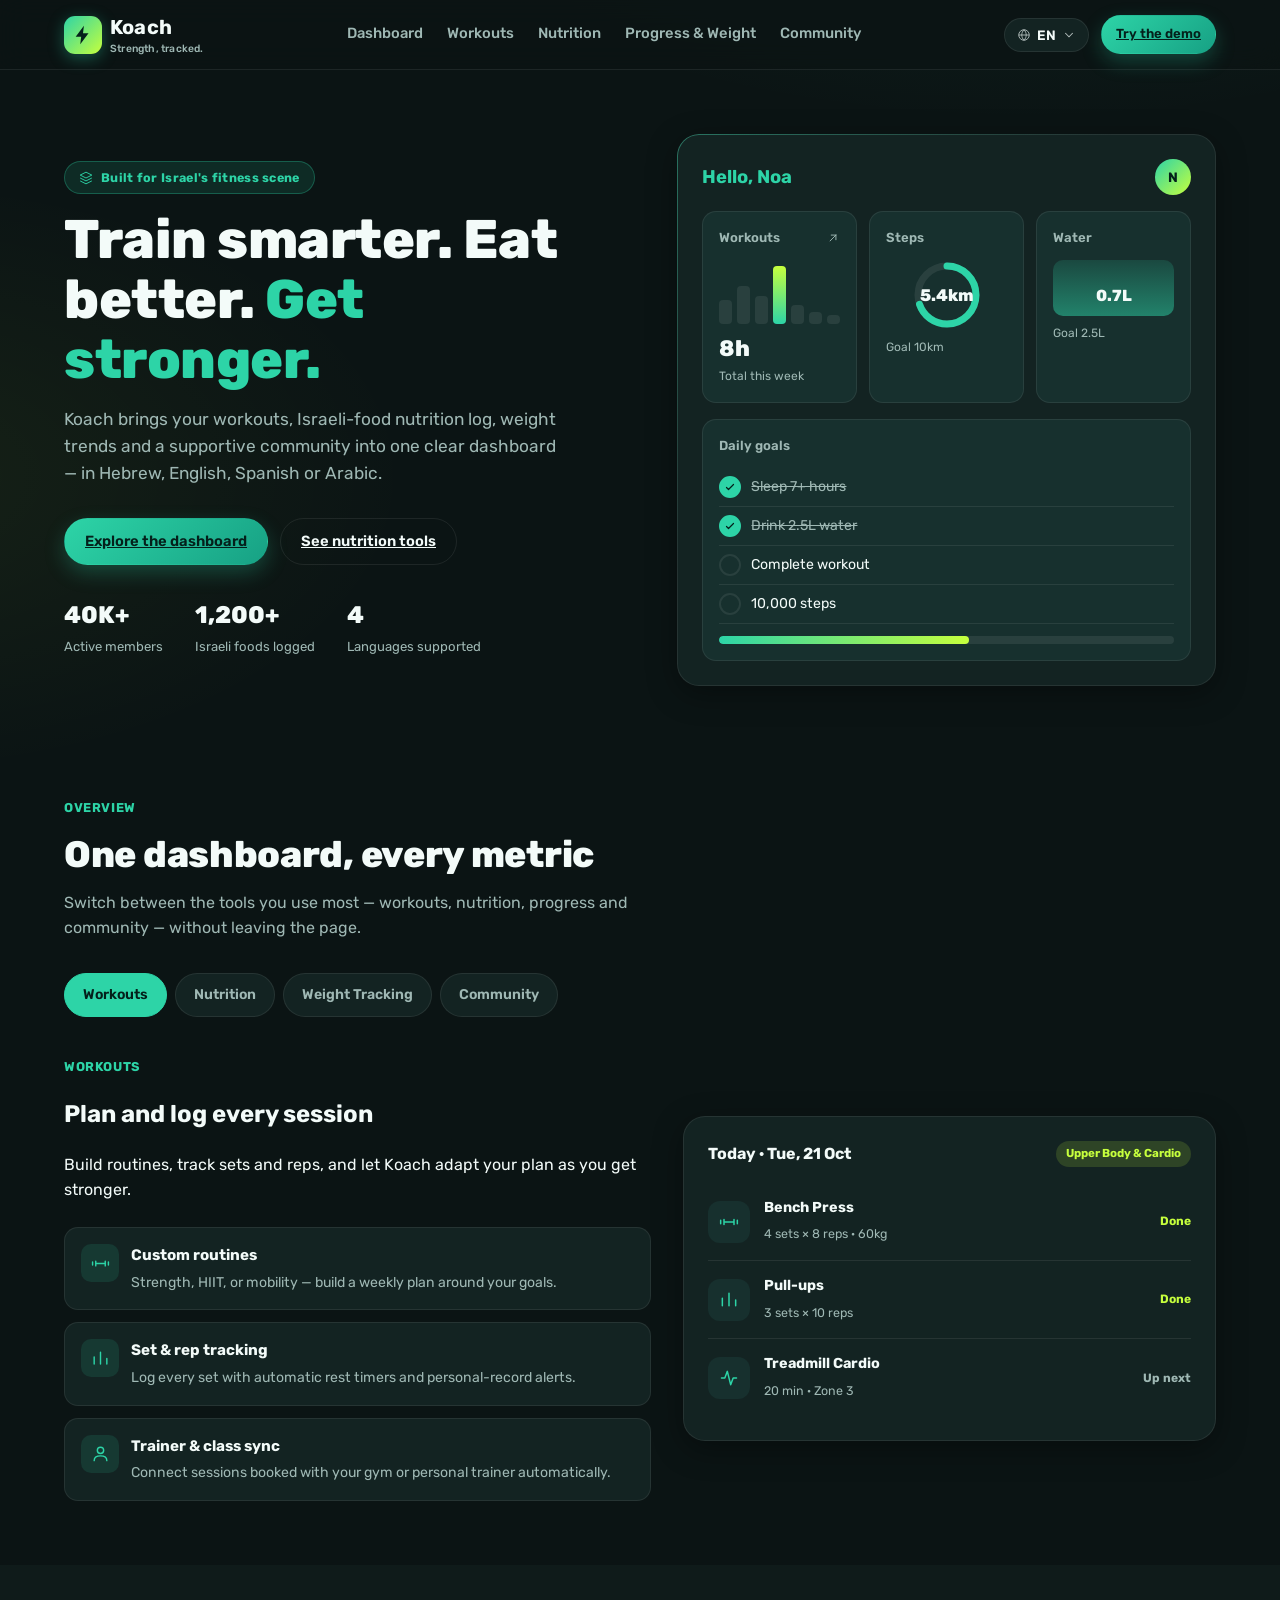
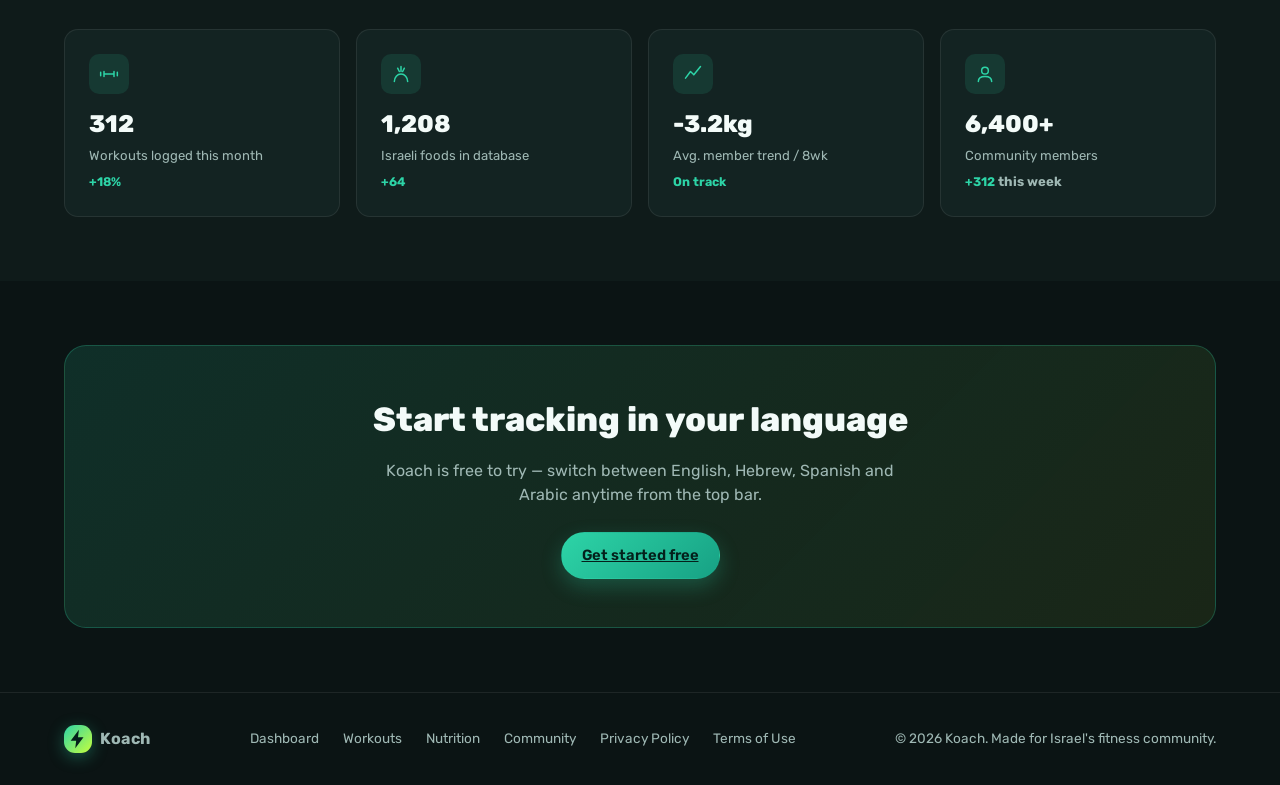
==== commit 67404f92: "Complete P1: custom exercise modal, privacy/terms pages, account deletion - Styled modal replaces th" ====
--- a/index.html
+++ b/index.html
@@ -359,6 +359,8 @@
       <a href="workout.html" data-i18n="navWorkouts">Workouts</a>
       <a href="nutrition.html" data-i18n="navNutrition">Nutrition</a>
       <a href="#community" data-i18n="navCommunity">Community</a>
+      <a href="privacy.html" data-i18n="privacyPolicyLink">Privacy Policy</a>
+      <a href="terms.html" data-i18n="termsLink">Terms of Use</a>
     </div>
     <span data-i18n="footerRights">© 2026 Koach. Made for Israel's fitness community.</span>
   </div>
--- a/styles.css
+++ b/styles.css
@@ -515,6 +515,17 @@
   border-radius:var(--radius-md);
   padding:var(--space-5);
 }
+
+/* ---- Legal pages (privacy.html / terms.html) ---- */
+.legal-doc{max-width:760px;}
+.legal-doc .app-header p{color:var(--color-text-muted);margin-top:4px;}
+.legal-doc .card h2{font-size:1.05rem;font-weight:800;margin:var(--space-6) 0 var(--space-2);}
+.legal-doc .card h2:first-child{margin-top:0;}
+.legal-doc .card p{color:var(--color-text-muted);line-height:1.7;margin:0 0 var(--space-3);}
+.legal-doc .card ul{color:var(--color-text-muted);line-height:1.7;margin:0 0 var(--space-3);padding-inline-start:1.3em;}
+.legal-doc .card li{margin-bottom:4px;}
+.legal-doc .card a{color:var(--color-primary);}
+.legal-doc .card strong{color:var(--color-text);}
 .card + .card{margin-top:var(--space-5);}
 .card-title-row{display:flex;align-items:center;justify-content:space-between;gap:var(--space-3);margin-bottom:var(--space-4);flex-wrap:wrap;}
 .card-title-row h2,.card-title-row h3{margin:0;font-size:1.05rem;font-weight:700;}
@@ -559,6 +570,11 @@
 .day-cell .day-mark svg{width:14px;height:14px;}
 .day-cell.today{border-color:var(--color-primary);}
 .day-cell .day-sub{font-size:0.62rem;color:var(--color-text-muted);max-width:100%;overflow:hidden;text-overflow:ellipsis;white-space:nowrap;}
+.day-cell.clickable{cursor:pointer;transition:border-color 150ms var(--ease), background 150ms var(--ease);}
+.day-cell.clickable:hover{border-color:var(--color-primary);background:var(--color-surface);}
+.day-cell.clickable .day-mark{border:1.5px dashed var(--color-border);background:transparent;}
+.day-cell.clickable:hover .day-mark{border-color:var(--color-primary);color:var(--color-primary);}
+.day-strip-hint{font-size:0.76rem;color:var(--color-text-muted);margin:var(--space-3) 0 0;text-align:center;}
 
 /* ---- Next workout banner ---- */
 .next-workout-banner{
@@ -572,6 +588,42 @@
 .next-workout-banner h3{margin:0;font-size:1.4rem;font-weight:800;}
 .next-workout-banner .muscle-tags{display:flex;gap:6px;margin-top:8px;flex-wrap:wrap;}
 .muscle-tag{font-size:0.7rem;font-weight:700;background:var(--color-surface-2);border:1px solid var(--color-border);padding:3px 10px;border-radius:999px;color:var(--color-text-muted);}
+
+.link-btn{
+  background:none;border:none;color:var(--color-text-muted);
+  font-size:0.78rem;font-weight:700;text-decoration:underline;
+  cursor:pointer;padding:4px;
+}
+.link-btn:hover{color:var(--color-text);}
+.link-btn.danger-link{color:var(--color-danger);opacity:0.8;}
+.link-btn.danger-link:hover{opacity:1;}
+.delete-account-note{font-size:0.8rem;color:var(--color-text-muted);background:var(--color-surface-2);border-radius:var(--radius-sm);padding:10px 12px;margin-top:-4px;}
+.btn.danger-btn{background:var(--color-danger);color:#2b0a0a;box-shadow:none;}
+.btn.danger-btn:hover{box-shadow:0 8px 20px rgba(255,107,107,0.3);}
+.btn.danger-btn:disabled{opacity:0.4;cursor:not-allowed;}
+
+/* ---- Workout picker (choose a different workout / log a missed day) ---- */
+.picker-subtitle{color:var(--color-text-muted);font-size:0.88rem;margin:-4px 0 var(--space-4);}
+.workout-pick-card{
+  position:relative;
+  background:var(--color-surface-2);
+  border:1px solid var(--color-border);
+  border-radius:var(--radius-md);
+  padding:var(--space-4);
+  margin-bottom:var(--space-3);
+  cursor:pointer;
+  transition:border-color 150ms var(--ease), transform 150ms var(--ease);
+}
+.workout-pick-card:hover{border-color:var(--color-primary);transform:translateY(-1px);}
+.workout-pick-card.recommended{border-color:rgba(45,212,167,0.4);background:rgba(45,212,167,0.06);}
+.workout-pick-card h4{margin:0 0 6px;font-size:1rem;font-weight:700;}
+.workout-pick-card .muscle-tags{display:flex;gap:6px;flex-wrap:wrap;}
+.recommended-badge{
+  position:absolute;top:var(--space-4);inset-inline-end:var(--space-4);
+  font-size:0.66rem;font-weight:800;text-transform:uppercase;letter-spacing:0.4px;
+  color:var(--color-primary);background:rgba(45,212,167,0.15);
+  padding:3px 9px;border-radius:999px;
+}
 
 /* ---- Exercise cards (active workout + program editor) ---- */
 .exercise-card{
@@ -687,6 +739,7 @@
   .modal-sheet{border-radius:var(--radius-lg);}
 }
 .modal-head{display:flex;align-items:center;justify-content:space-between;margin-bottom:var(--space-5);}
+.autosave-hint{margin:-12px 0 var(--space-4);font-size:0.76rem;color:var(--color-text-muted);}
 .modal-head h2{margin:0;font-size:1.2rem;font-weight:800;}
 .modal-close{
   width:36px;height:36px;border-radius:50%;
@@ -947,6 +1000,23 @@
 .goal-tile .gt-value{font-size:1.15rem;font-weight:800;}
 .goal-tile.prompt{display:flex;flex-direction:column;justify-content:center;align-items:flex-start;gap:6px;}
 .goal-tile.prompt a{color:var(--color-primary);font-size:0.82rem;font-weight:700;text-decoration:none;}
+.goal-tile .gt-sub{font-size:0.7rem;color:var(--color-text-muted);margin-top:6px;}
+.sleep-tile .sleep-input-row{display:flex;align-items:center;gap:6px;}
+.sleep-tile .sleep-input-row input{
+  width:100%;min-width:0;
+  background:var(--color-surface);border:1px solid var(--color-border);color:var(--color-text);
+  border-radius:8px;padding:8px 10px;font-size:0.95rem;font-weight:700;min-height:38px;
+}
+.sleep-tile .sleep-input-row input:focus-visible{outline:2px solid var(--color-primary);outline-offset:1px;}
+.sleep-tile .sleep-save-btn,.sleep-tile .sleep-edit-btn{
+  width:34px;height:34px;flex:none;border-radius:8px;
+  background:var(--color-surface);border:1px solid var(--color-border);color:var(--color-text-muted);
+  display:flex;align-items:center;justify-content:center;cursor:pointer;
+}
+.sleep-tile .sleep-save-btn:hover{color:var(--color-primary);border-color:var(--color-primary);}
+.sleep-tile .sleep-edit-btn:hover{color:var(--color-primary);border-color:var(--color-primary);}
+.sleep-tile .sleep-save-btn svg,.sleep-tile .sleep-edit-btn svg{width:15px;height:15px;}
+.sleep-logged-row{display:flex;align-items:center;justify-content:space-between;gap:8px;}
 @media (max-width:600px){
   .summary-grid{grid-template-columns:1fr 1fr;}
 }
